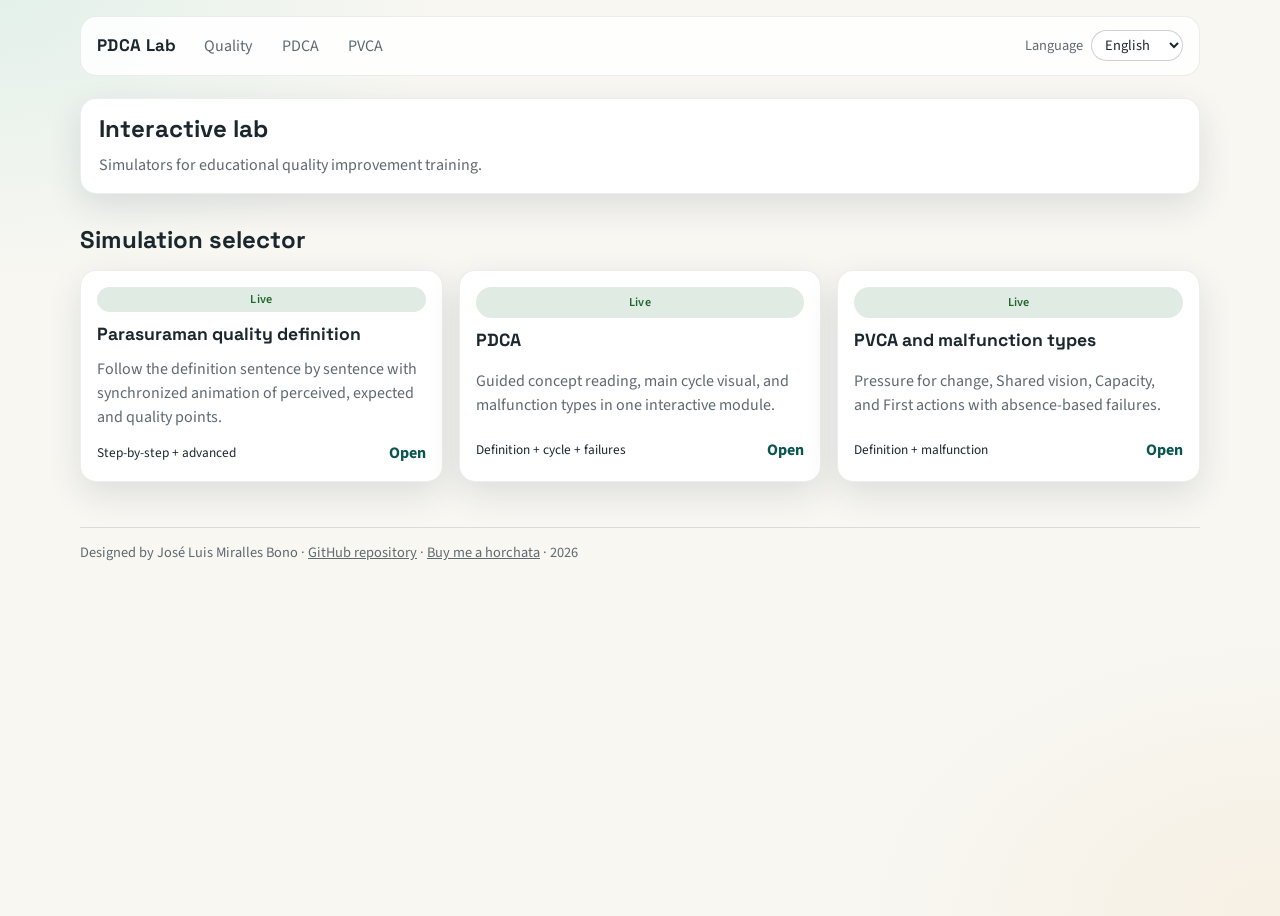
==== index.html @ 8daafae5 "Initial release: PDCA Lab simulators and GitHub Pages deploy" ====
<!doctype html>
<html lang="es">
  <head>
    <meta charset="UTF-8" />
    <meta name="viewport" content="width=device-width, initial-scale=1.0" />
    <meta
      name="description"
      content="Selector de simuladores interactivos sobre mejora de la calidad educativa: Parasuraman, PDCA y PVCA."
    />
    <title>PDCA Lab</title>
    <link rel="stylesheet" href="./assets/css/base.css" />
    <link rel="stylesheet" href="./assets/css/home.css" />
    <script type="module" src="./assets/js/pages/home.js" defer></script>
  </head>
  <body data-page="home">
    <div class="app-shell">
      <header class="app-header">
        <a class="brand" href="./index.html">PDCA Lab</a>
        <nav class="nav-links" aria-label="Main navigation">
          <a data-nav-link="parasuraman" href="./simulators/parasuraman.html" data-i18n="nav.parasuraman"></a>
          <a data-nav-link="pdca-team" href="./simulators/pdca-equipo.html" data-i18n="nav.pdcaTeam"></a>
          <a data-nav-link="pvca" href="./simulators/pvca.html" data-i18n="nav.pvca"></a>
        </nav>
        <label class="language-picker">
          <span data-i18n="common.language"></span>
          <select data-language-select aria-label="Language selector"></select>
        </label>
      </header>

      <main class="main-content">
        <section class="hero card">
          <h1 data-i18n="home.hero.title"></h1>
          <p data-i18n="home.hero.subtitle"></p>
        </section>

        <section>
          <h2 class="section-title" data-i18n="home.simulators.title"></h2>
          <div class="sim-grid">
            <article class="sim-card">
              <span class="badge badge-live" data-i18n="home.cards.parasuraman.status"></span>
              <h3 data-i18n="home.cards.parasuraman.title"></h3>
              <p data-i18n="home.cards.parasuraman.description"></p>
              <div class="card-actions">
                <small data-i18n="home.cards.parasuraman.mode"></small>
                <a href="./simulators/parasuraman.html" data-i18n="home.cards.parasuraman.cta"></a>
              </div>
            </article>

            <article class="sim-card">
              <span class="badge badge-live" data-i18n="home.cards.pdca.status"></span>
              <h3 data-i18n="home.cards.pdca.title"></h3>
              <p data-i18n="home.cards.pdca.description"></p>
              <div class="card-actions">
                <small data-i18n="home.cards.pdca.mode"></small>
                <a href="./simulators/pdca-equipo.html" data-i18n="home.cards.pdca.cta"></a>
              </div>
            </article>

            <article class="sim-card">
              <span class="badge badge-live" data-i18n="home.cards.pvca.status"></span>
              <h3 data-i18n="home.cards.pvca.title"></h3>
              <p data-i18n="home.cards.pvca.description"></p>
              <div class="card-actions">
                <small data-i18n="home.cards.pvca.mode"></small>
                <a href="./simulators/pvca.html" data-i18n="home.cards.pvca.cta"></a>
              </div>
            </article>
          </div>
        </section>

      </main>

      <footer class="app-footer">
        <span data-i18n="footer.author"></span>
        <span> · </span>
        <a href="https://github.com/miralles/PDCA" target="_blank" rel="noopener noreferrer" data-i18n="footer.repo"></a>
        <span> · </span>
        <a href="https://ko-fi.com/miralles" target="_blank" rel="noopener noreferrer" data-i18n="footer.horchata"></a>
        <span> · </span>
        <span data-current-year></span>
      </footer>
    </div>
  </body>
</html>
---- assets/css/base.css ----
@import url("https://fonts.googleapis.com/css2?family=Source+Sans+3:wght@400;600;700&family=Space+Grotesk:wght@500;700&display=swap");

:root {
  --bg: #f8f7f2;
  --surface: #ffffff;
  --surface-soft: #f1efe4;
  --surface-strong: #e5f1f1;
  --text: #1b272d;
  --muted: #5f6970;
  --accent: #0b8078;
  --accent-strong: #095650;
  --ok: #2f7f45;
  --warning: #aa6400;
  --danger: #a9352a;
  --ring: rgba(11, 128, 120, 0.35);
  --radius-xl: 24px;
  --radius-lg: 16px;
  --radius-sm: 10px;
  --shadow: 0 12px 34px rgba(21, 43, 62, 0.12);
  --max-width: 1120px;
}

* {
  box-sizing: border-box;
}

html,
body {
  margin: 0;
  padding: 0;
}

body {
  font-family: "Source Sans 3", "Segoe UI", sans-serif;
  color: var(--text);
  line-height: 1.5;
  min-height: 100vh;
  background:
    radial-gradient(50rem 32rem at 0% 0%, rgba(167, 221, 211, 0.25) 0%, transparent 55%),
    radial-gradient(45rem 30rem at 100% 100%, rgba(241, 214, 176, 0.22) 0%, transparent 60%),
    var(--bg);
}

a {
  color: inherit;
}

.app-shell {
  width: min(var(--max-width), calc(100% - 2rem));
  margin: 0 auto;
  padding-bottom: 2.5rem;
}

.app-header {
  position: sticky;
  top: 0;
  z-index: 20;
  margin-top: 1rem;
  padding: 0.7rem 1rem;
  background: color-mix(in srgb, var(--surface) 86%, transparent);
  border: 1px solid rgba(12, 29, 44, 0.08);
  border-radius: var(--radius-lg);
  backdrop-filter: blur(12px);
  display: grid;
  grid-template-columns: auto 1fr auto;
  align-items: center;
  gap: 1rem;
}

.brand {
  font-family: "Space Grotesk", "Trebuchet MS", sans-serif;
  font-weight: 700;
  font-size: 1.05rem;
  letter-spacing: 0.02em;
  text-decoration: none;
}

.nav-links {
  display: flex;
  flex-wrap: wrap;
  gap: 0.4rem;
}

.nav-links a {
  text-decoration: none;
  border-radius: 999px;
  padding: 0.35rem 0.72rem;
  color: var(--muted);
  transition: background-color 150ms ease, color 150ms ease;
}

.nav-links a:hover {
  background: var(--surface-soft);
  color: var(--text);
}

.nav-links a.is-active {
  background: var(--surface-strong);
  color: var(--accent-strong);
  font-weight: 600;
}

.language-picker {
  display: inline-flex;
  align-items: center;
  gap: 0.5rem;
  font-size: 0.9rem;
  color: var(--muted);
}

.language-picker select,
input[type="range"],
button,
select {
  font: inherit;
}

.language-picker select {
  border: 1px solid rgba(12, 29, 44, 0.2);
  background: var(--surface);
  color: var(--text);
  border-radius: 999px;
  padding: 0.2rem 0.6rem;
}

.main-content {
  padding-top: 1.4rem;
}

.app-footer {
  margin-top: 2.8rem;
  border-top: 1px solid rgba(12, 29, 44, 0.12);
  padding-top: 0.9rem;
  color: var(--muted);
  font-size: 0.9rem;
}

.card {
  background: var(--surface);
  border: 1px solid rgba(12, 29, 44, 0.08);
  border-radius: var(--radius-lg);
  box-shadow: var(--shadow);
}

h1,
h2,
h3,
h4 {
  font-family: "Space Grotesk", "Trebuchet MS", sans-serif;
  line-height: 1.2;
  margin: 0;
}

p {
  margin-top: 0;
}

.btn {
  border: 1px solid transparent;
  border-radius: 999px;
  padding: 0.55rem 1rem;
  cursor: pointer;
  transition: transform 160ms ease, background-color 160ms ease, border-color 160ms ease;
}

.btn:focus-visible,
input:focus-visible,
select:focus-visible {
  outline: 3px solid var(--ring);
  outline-offset: 2px;
}

.btn:hover {
  transform: translateY(-1px);
}

.btn-primary {
  background: var(--accent);
  color: #fff;
}

.btn-primary:hover {
  background: var(--accent-strong);
}

.btn-secondary {
  background: var(--surface-soft);
  border-color: rgba(12, 29, 44, 0.14);
  color: var(--text);
}

.badge {
  display: inline-flex;
  align-items: center;
  justify-content: center;
  border-radius: 999px;
  padding: 0.2rem 0.58rem;
  font-size: 0.76rem;
  font-weight: 600;
  letter-spacing: 0.02em;
}

.badge-live {
  background: rgba(47, 127, 69, 0.15);
  color: #1d662f;
}

.badge-soon {
  background: rgba(170, 100, 0, 0.16);
  color: #875200;
}

.sr-only {
  position: absolute;
  width: 1px;
  height: 1px;
  padding: 0;
  margin: -1px;
  overflow: hidden;
  clip: rect(0, 0, 0, 0);
  border: 0;
}

@media (max-width: 900px) {
  .app-header {
    grid-template-columns: 1fr;
    gap: 0.7rem;
  }

  .nav-links {
    overflow: auto;
    white-space: nowrap;
    padding-bottom: 0.2rem;
  }

  .language-picker {
    justify-content: space-between;
  }
}
---- assets/css/home.css ----
.hero {
  display: grid;
  gap: 0.55rem;
  padding: 1rem 1.15rem;
}

.hero p {
  margin: 0;
  color: var(--muted);
}

.section-title {
  margin: 2rem 0 1rem;
}

.sim-grid {
  display: grid;
  grid-template-columns: repeat(3, minmax(0, 1fr));
  gap: 1rem;
}

.sim-card {
  display: grid;
  gap: 0.75rem;
  padding: 1rem;
  border-radius: var(--radius-lg);
  background: var(--surface);
  border: 1px solid rgba(12, 29, 44, 0.08);
  box-shadow: var(--shadow);
}

.sim-card h3 {
  font-size: 1.1rem;
}

.sim-card p {
  color: var(--muted);
  margin-bottom: 0;
}

.sim-card .card-actions {
  display: flex;
  justify-content: space-between;
  align-items: center;
  gap: 0.8rem;
}

.sim-card a {
  text-decoration: none;
  color: var(--accent-strong);
  font-weight: 700;
}

.sim-card a:hover {
  text-decoration: underline;
}

@media (max-width: 980px) {
  .sim-grid {
    grid-template-columns: 1fr;
  }
}
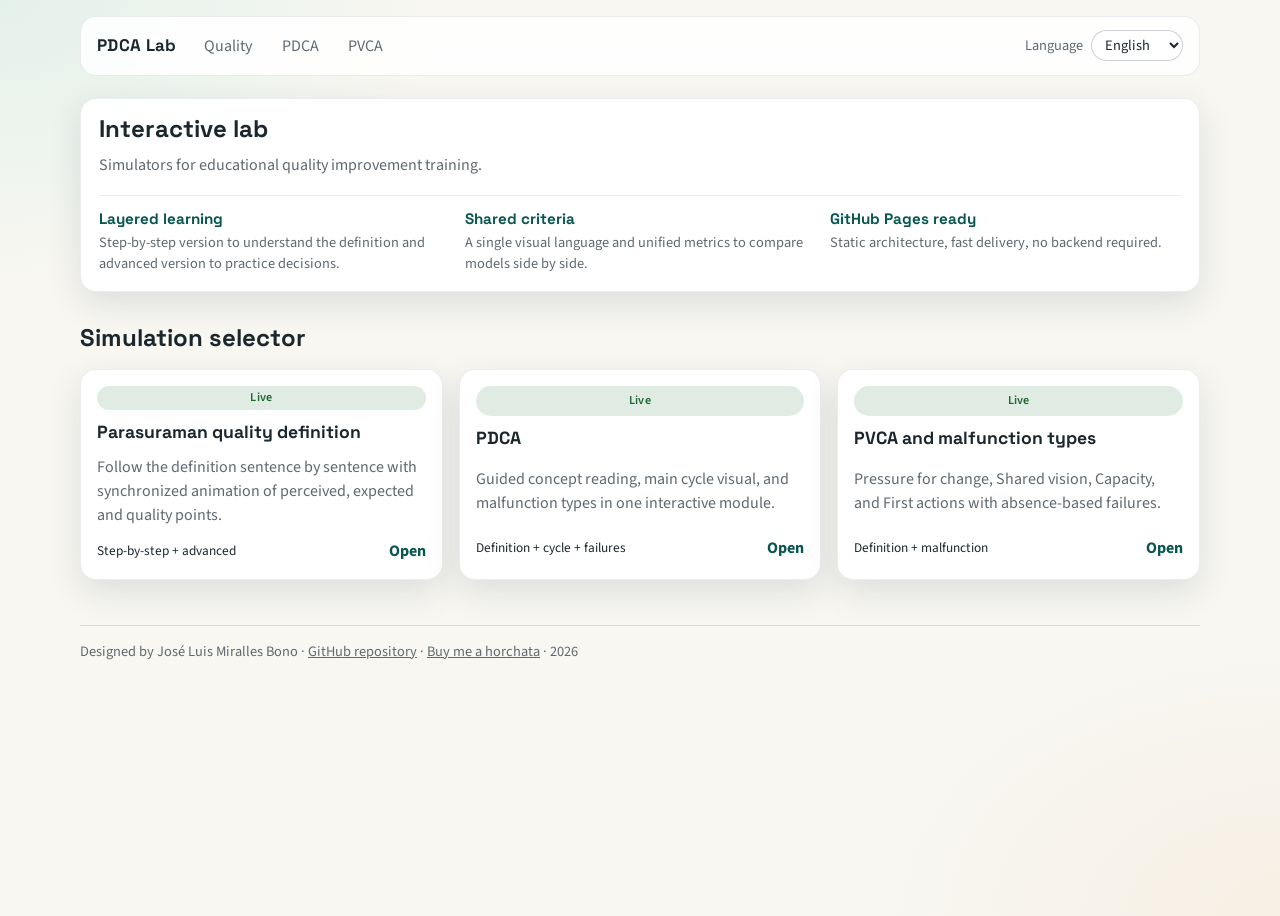
==== commit 76977ba2: "Corrige el ciclo PDCA y la escena de Parasuraman, y limpia el repositorio Bugs - El ciclo PDCA coloc" ====
--- a/index.html
+++ b/index.html
@@ -7,7 +7,14 @@
       name="description"
       content="Selector de simuladores interactivos sobre mejora de la calidad educativa: Parasuraman, PDCA y PVCA."
     />
+    <link rel="icon" href="./assets/favicon.svg" type="image/svg+xml" />
     <title>PDCA Lab</title>
+    <link rel="preconnect" href="https://fonts.googleapis.com" />
+    <link rel="preconnect" href="https://fonts.gstatic.com" crossorigin />
+    <link
+      rel="stylesheet"
+      href="https://fonts.googleapis.com/css2?family=Source+Sans+3:wght@400;600;700&amp;family=Space+Grotesk:wght@500;700&amp;display=swap"
+    />
     <link rel="stylesheet" href="./assets/css/base.css" />
     <link rel="stylesheet" href="./assets/css/home.css" />
     <script type="module" src="./assets/js/pages/home.js" defer></script>
@@ -31,6 +38,20 @@
         <section class="hero card">
           <h1 data-i18n="home.hero.title"></h1>
           <p data-i18n="home.hero.subtitle"></p>
+          <div class="hero-points">
+            <article>
+              <h2 data-i18n="home.hero.block1.title"></h2>
+              <p data-i18n="home.hero.block1.body"></p>
+            </article>
+            <article>
+              <h2 data-i18n="home.hero.block2.title"></h2>
+              <p data-i18n="home.hero.block2.body"></p>
+            </article>
+            <article>
+              <h2 data-i18n="home.hero.block3.title"></h2>
+              <p data-i18n="home.hero.block3.body"></p>
+            </article>
+          </div>
         </section>
 
         <section>
@@ -73,7 +94,7 @@
       <footer class="app-footer">
         <span data-i18n="footer.author"></span>
         <span> · </span>
-        <a href="https://github.com/miralles/PDCA" target="_blank" rel="noopener noreferrer" data-i18n="footer.repo"></a>
+        <a href="https://github.com/JLMirallesB/PDCA" target="_blank" rel="noopener noreferrer" data-i18n="footer.repo"></a>
         <span> · </span>
         <a href="https://ko-fi.com/miralles" target="_blank" rel="noopener noreferrer" data-i18n="footer.horchata"></a>
         <span> · </span>
--- a/assets/css/base.css
+++ b/assets/css/base.css
@@ -1,5 +1,3 @@
-@import url("https://fonts.googleapis.com/css2?family=Source+Sans+3:wght@400;600;700&family=Space+Grotesk:wght@500;700&display=swap");
-
 :root {
   --bg: #f8f7f2;
   --surface: #ffffff;
@@ -205,11 +203,6 @@
   color: #1d662f;
 }
 
-.badge-soon {
-  background: rgba(170, 100, 0, 0.16);
-  color: #875200;
-}
-
 .sr-only {
   position: absolute;
   width: 1px;
@@ -237,3 +230,17 @@
     justify-content: space-between;
   }
 }
+
+/* Quien pide menos movimiento en el sistema no debería ver los puntos
+   desplazarse ni el token recorrer el ciclo: los estados siguen cambiando,
+   pero saltan en vez de animarse. */
+@media (prefers-reduced-motion: reduce) {
+  *,
+  *::before,
+  *::after {
+    animation-duration: 0.01ms !important;
+    animation-iteration-count: 1 !important;
+    transition-duration: 0.01ms !important;
+    scroll-behavior: auto !important;
+  }
+}
--- a/assets/css/home.css
+++ b/assets/css/home.css
@@ -4,8 +4,36 @@
   padding: 1rem 1.15rem;
 }
 
-.hero p {
+.hero > p {
   margin: 0;
+  color: var(--muted);
+}
+
+.hero-points {
+  display: grid;
+  grid-template-columns: repeat(auto-fit, minmax(min(100%, 15rem), 1fr));
+  gap: 0.9rem;
+  margin-top: 0.6rem;
+  padding-top: 0.9rem;
+  border-top: 1px solid rgba(12, 29, 44, 0.08);
+}
+
+.hero-points article {
+  display: grid;
+  gap: 0.2rem;
+  align-content: start;
+}
+
+.hero-points h2 {
+  margin: 0;
+  font-family: "Space Grotesk", "Trebuchet MS", sans-serif;
+  font-size: 0.95rem;
+  color: var(--accent-strong);
+}
+
+.hero-points p {
+  margin: 0;
+  font-size: 0.9rem;
   color: var(--muted);
 }
 
